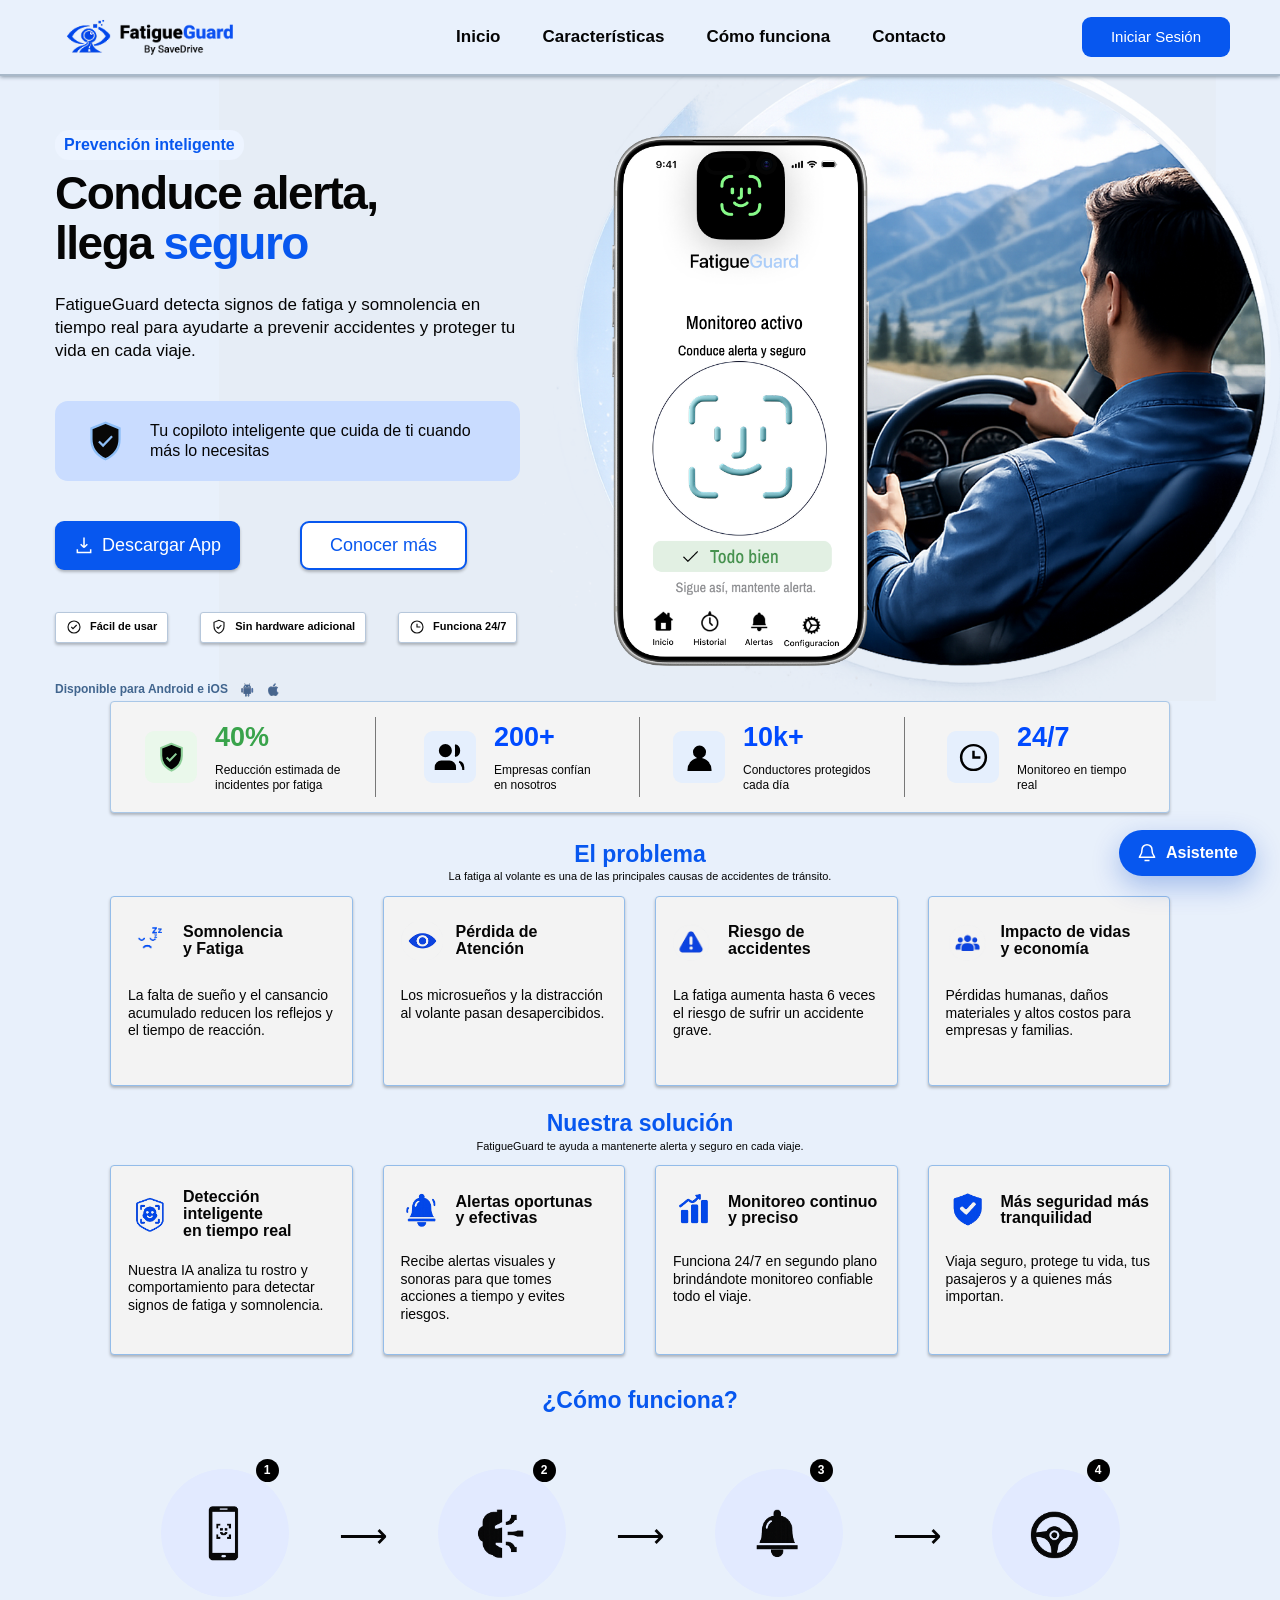
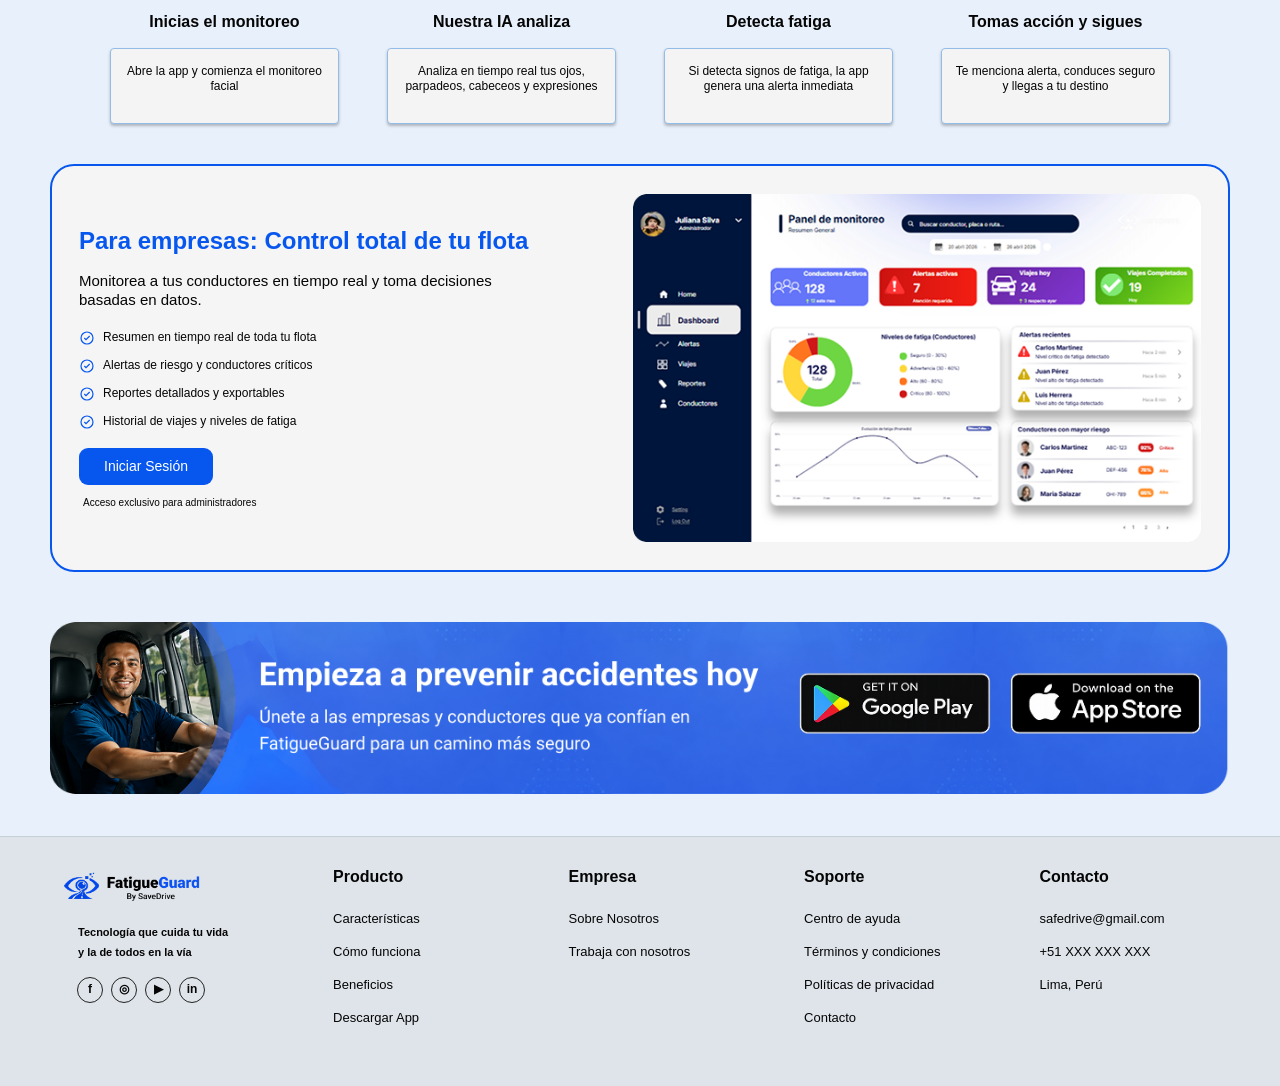
==== index.html @ 7b07c8a8 "Add files via upload" ====
<!doctype html>
<html lang="es">
<head>
  <meta charset="utf-8">
  <meta name="viewport" content="width=device-width, initial-scale=1">
  <meta name="description" content="FatigueGuard detecta signos de fatiga y somnolencia para ayudarte a conducir de forma más segura.">
  <title>FatigueGuard | Conduce alerta, llega seguro</title>
  <link rel="icon" href="assets/images/logo.png">
  <link rel="stylesheet" href="assets/styles/styles.css">
</head>
<body>
  <svg class="svg-sprite" aria-hidden="true">
    <symbol id="i-shield-check" viewBox="0 0 24 24"><path d="M12 2 4.5 5v5.8c0 5 3.2 8.7 7.5 10.7 4.3-2 7.5-5.7 7.5-10.7V5L12 2Z"/><path d="m8.5 12 2.2 2.2 4.8-5"/></symbol>
    <symbol id="i-users" viewBox="0 0 24 24"><path d="M16 21v-2a4 4 0 0 0-4-4H6a4 4 0 0 0-4 4v2"/><circle cx="9" cy="7" r="4"/><path d="M22 21v-2a4 4 0 0 0-3-3.87M16 3.13a4 4 0 0 1 0 7.75"/></symbol>
    <symbol id="i-user" viewBox="0 0 24 24"><circle cx="12" cy="8" r="4"/><path d="M4 21a8 8 0 0 1 16 0Z"/></symbol>
    <symbol id="i-clock" viewBox="0 0 24 24"><circle cx="12" cy="12" r="9"/><path d="M12 7v5h5"/></symbol>
    <symbol id="i-moon" viewBox="0 0 24 24"><path d="M10.2 4A8 8 0 1 0 20 13.8 7 7 0 0 1 10.2 4Z"/><path d="M16 3h5l-5 5h5M13 1h3l-3 3h3"/></symbol>
    <symbol id="i-eye" viewBox="0 0 24 24"><path d="M2 12s3.5-6 10-6 10 6 10 6-3.5 6-10 6S2 12 2 12Z"/><circle cx="12" cy="12" r="3"/></symbol>
    <symbol id="i-alert" viewBox="0 0 24 24"><path d="m12 3 10 18H2L12 3Z"/><path d="M12 9v5M12 18h.01"/></symbol>
    <symbol id="i-bell" viewBox="0 0 24 24"><path d="M18 8a6 6 0 0 0-12 0c0 7-3 7-3 9h18c0-2-3-2-3-9M9 21h6"/></symbol>
    <symbol id="i-chart" viewBox="0 0 24 24"><path d="M4 21V11h4v10M10 21V7h4v14M16 21V3h4v18M4 7l5-4 4 2 7-4"/></symbol>
    <symbol id="i-phone" viewBox="0 0 24 24"><rect x="6" y="2" width="12" height="20" rx="2"/><path d="M10 5h4M9 13c1 3 5 3 6 0M9 10h.01M15 10h.01M10 19h4"/></symbol>
    <symbol id="i-ai" viewBox="0 0 24 24"><path d="M7 5a4 4 0 0 0-3 3v2l-2 3h3v6h5M9 8h3M9 12h4M9 16h3"/><path d="M16 5v3M20 7v4M17 12l4 2M16 17l4 2"/></symbol>
    <symbol id="i-wheel" viewBox="0 0 24 24"><circle cx="12" cy="12" r="9"/><circle cx="12" cy="12" r="3"/><path d="M3.5 10h17M12 15v6M9.8 13.5 6 18M14.2 13.5 18 18"/></symbol>
    <symbol id="i-download" viewBox="0 0 24 24"><path d="M12 3v12m0 0 4-4m-4 4-4-4M4 17v4h16v-4"/></symbol>
    <symbol id="i-check-circle" viewBox="0 0 24 24"><circle cx="12" cy="12" r="9"/><path d="m8 12 2.5 2.5L16 9"/></symbol>
  </svg>

  <header class="site-header">
    <div class="container header-inner">
      <a class="brand" href="#inicio" aria-label="FatigueGuard, ir al inicio"><img src="assets/images/logo.png" alt="FatigueGuard by SafeDrive"></a>
      <button class="menu-toggle" type="button" aria-label="Abrir menú" aria-expanded="false"><span></span><span></span><span></span></button>
      <nav class="nav" aria-label="Navegación principal">
        <a class="active" href="#inicio">Inicio</a>
        <a href="#caracteristicas">Características</a>
        <a href="#como-funciona">Cómo funciona</a>
        <a href="#contacto">Contacto</a>
      </nav>
      <a class="button button-small login-button js-open-auth" href="#auth">Iniciar Sesión</a>
    </div>
  </header>

  <main>
    <section id="inicio" class="hero">
      <div class="container hero-inner">
        <div class="hero-copy">
          <span class="eyebrow">Prevención inteligente</span>
          <h1>Conduce alerta,<br>llega <em>seguro</em></h1>
          <p class="lead">FatigueGuard detecta signos de fatiga y somnolencia en tiempo real para ayudarte a prevenir accidentes y proteger tu vida en cada viaje.</p>
          <div class="copilot-box"><svg><use href="#i-shield-check"/></svg><span>Tu copiloto inteligente que cuida de ti cuando más lo necesitas</span></div>
          <div class="hero-actions">
            <a class="button" href="#descargar"><svg><use href="#i-download"/></svg>Descargar App</a>
            <a class="button button-outline" href="#caracteristicas">Conocer más</a>
          </div>
          <div class="trust-badges">
            <span><svg><use href="#i-check-circle"/></svg>Fácil de usar</span>
            <span><svg><use href="#i-shield-check"/></svg>Sin hardware adicional</span>
            <span><svg><use href="#i-clock"/></svg>Funciona 24/7</span>
          </div>
          <p class="availability">Disponible para Android e iOS <img src="assets/images/android.png" alt="Android"><img src="assets/images/ios.png" alt="iOS"></p>
        </div>
        <img class="hero-phone" src="assets/images/hero-phone.png" alt="Aplicación FatigueGuard mostrando monitoreo activo">
      </div>
    </section>

    <section class="stats-wrap" aria-label="Resultados de FatigueGuard">
      <div class="container stats">
        <article><span class="stat-icon green"><svg><use href="#i-shield-check"/></svg></span><div><strong class="green-text">40%</strong><p>Reducción estimada de<br>incidentes por fatiga</p></div></article>
        <article><span class="stat-icon"><svg><use href="#i-users"/></svg></span><div><strong>200+</strong><p>Empresas confían<br>en nosotros</p></div></article>
        <article><span class="stat-icon"><svg><use href="#i-user"/></svg></span><div><strong>10k+</strong><p>Conductores protegidos<br>cada día</p></div></article>
        <article><span class="stat-icon"><svg><use href="#i-clock"/></svg></span><div><strong>24/7</strong><p>Monitoreo en tiempo<br>real</p></div></article>
      </div>
    </section>

    <section id="caracteristicas" class="content-section">
      <div class="container">
        <div class="section-heading"><h2>El problema</h2><p>La fatiga al volante es una de las principales causas de accidentes de tránsito.</p></div>
        <div class="card-grid problem-grid">
          <article class="info-card"><div class="card-title"><img src="assets/images/somnolencia-fatiga.png" alt=""><h3>Somnolencia<br>y Fatiga</h3></div><p>La falta de sueño y el cansancio acumulado reducen los reflejos y el tiempo de reacción.</p></article>
          <article class="info-card"><div class="card-title"><img src="assets/images/perdida-atencion.png" alt=""><h3>Pérdida de<br>Atención</h3></div><p>Los microsueños y la distracción al volante pasan desapercibidos.</p></article>
          <article class="info-card"><div class="card-title"><img src="assets/images/riesgo-accidentes.png" alt=""><h3>Riesgo de<br>accidentes</h3></div><p>La fatiga aumenta hasta 6 veces el riesgo de sufrir un accidente grave.</p></article>
          <article class="info-card"><div class="card-title"><img src="assets/images/impacto-vidas.png" alt=""><h3>Impacto de vidas<br>y economía</h3></div><p>Pérdidas humanas, daños materiales y altos costos para empresas y familias.</p></article>
        </div>
      </div>
    </section>

    <section class="content-section solution-section">
      <div class="container">
        <div class="section-heading"><h2>Nuestra solución</h2><p>FatigueGuard te ayuda a mantenerte alerta y seguro en cada viaje.</p></div>
        <div class="card-grid">
          <article class="info-card"><div class="card-title"><img src="assets/images/deteccion-inteligente.png" alt=""><h3>Detección inteligente<br>en tiempo real</h3></div><p>Nuestra IA analiza tu rostro y comportamiento para detectar signos de fatiga y somnolencia.</p></article>
          <article class="info-card"><div class="card-title"><img src="assets/images/alertas-oportunas.png" alt=""><h3>Alertas oportunas<br>y efectivas</h3></div><p>Recibe alertas visuales y sonoras para que tomes acciones a tiempo y evites riesgos.</p></article>
          <article class="info-card"><div class="card-title"><img src="assets/images/monitoreo-continuo.png" alt=""><h3>Monitoreo continuo<br>y preciso</h3></div><p>Funciona 24/7 en segundo plano brindándote monitoreo confiable todo el viaje.</p></article>
          <article class="info-card"><div class="card-title"><img src="assets/images/mas-seguridad.png" alt=""><h3>Más seguridad más<br>tranquilidad</h3></div><p>Viaja seguro, protege tu vida, tus pasajeros y a quienes más importan.</p></article>
        </div>
      </div>
    </section>

    <section id="como-funciona" class="how-section">
      <div class="container">
        <div class="section-heading"><h2>¿Cómo funciona?</h2></div>
        <div class="steps">
          <article class="step"><div class="step-visual"><b>1</b><img src="assets/images/inicia-monitoreo.png" alt=""></div><h3>Inicias el monitoreo</h3><p>Abre la app y comienza el monitoreo facial</p></article>
          <span class="arrow" aria-hidden="true">⟶</span>
          <article class="step"><div class="step-visual"><b>2</b><img src="assets/images/ia-analiza.png" alt=""></div><h3>Nuestra IA analiza</h3><p>Analiza en tiempo real tus ojos, parpadeos, cabeceos y expresiones</p></article>
          <span class="arrow" aria-hidden="true">⟶</span>
          <article class="step"><div class="step-visual"><b>3</b><img src="assets/images/detecta-fatiga.png" alt=""></div><h3>Detecta fatiga</h3><p>Si detecta signos de fatiga, la app genera una alerta inmediata</p></article>
          <span class="arrow" aria-hidden="true">⟶</span>
          <article class="step"><div class="step-visual"><b>4</b><img src="assets/images/toma-accion.png" alt=""></div><h3>Tomas acción y sigues</h3><p>Te menciona alerta, conduces seguro y llegas a tu destino</p></article>
        </div>
      </div>
    </section>

    <section id="empresas" class="enterprise-section">
      <div class="container enterprise-card">
        <div>
          <h2>Para empresas: Control total de tu flota</h2>
          <p>Monitorea a tus conductores en tiempo real y toma decisiones basadas en datos.</p>
          <ul>
            <li><svg><use href="#i-check-circle"/></svg>Resumen en tiempo real de toda tu flota</li>
            <li><svg><use href="#i-check-circle"/></svg>Alertas de riesgo y conductores críticos</li>
            <li><svg><use href="#i-check-circle"/></svg>Reportes detallados y exportables</li>
            <li><svg><use href="#i-check-circle"/></svg>Historial de viajes y niveles de fatiga</li>
          </ul>
          <a class="button button-small js-open-auth" href="#auth">Iniciar Sesión</a>
          <small>Acceso exclusivo para administradores</small>
        </div>
        <img src="assets/images/fleet-dashboard.png" alt="Panel de monitoreo para empresas">
      </div>
    </section>

    <section id="descargar" class="download-section">
      <div class="container"><img src="assets/images/descargar app.png" alt="Empieza a prevenir accidentes hoy. Descarga FatigueGuard en Google Play o App Store."></div>
    </section>
  </main>

  <footer id="contacto" class="site-footer">
    <div class="container footer-grid">
      <div class="footer-brand"><img src="assets/images/logo.png" alt="FatigueGuard by SafeDrive"><p>Tecnología que cuida tu vida<br>y la de todos en la vía</p><div class="socials"><a href="#" aria-label="Facebook">f</a><a href="#" aria-label="Instagram">◎</a><a href="#" aria-label="YouTube">▶</a><a href="#" aria-label="LinkedIn">in</a></div></div>
      <div class="footer-column"><h3>Producto</h3><a href="#caracteristicas">Características</a><a href="#como-funciona">Cómo funciona</a><a href="#caracteristicas">Beneficios</a><a href="#descargar">Descargar App</a></div>
      <div class="footer-column"><h3>Empresa</h3><a href="#empresas">Sobre Nosotros</a><a href="#empresas">Trabaja con nosotros</a></div>
      <div class="footer-column"><h3>Soporte</h3><a href="#contacto">Centro de ayuda</a><a href="#contacto">Términos y condiciones</a><a href="#contacto">Políticas de privacidad</a><a href="#contacto">Contacto</a></div>
      <div class="footer-column"><h3>Contacto</h3><p>safedrive@gmail.com</p><p>+51 XXX XXX XXX</p><p>Lima, Perú</p></div>
    </div>
  </footer>
  <button class="chat-launcher js-open-chat" type="button" aria-label="Abrir asistente empresarial">
    <svg><use href="#i-bell"/></svg>
    <span>Asistente</span>
  </button>

  <section id="asistente" class="app-modal" aria-hidden="true">
    <div class="app-modal__backdrop js-close-modal"></div>
    <div class="app-modal__panel chatbot-panel" role="dialog" aria-modal="true" aria-labelledby="chatbot-title">
      <button class="app-modal__close js-close-modal" type="button" aria-label="Cerrar">×</button>
      <div class="chatbot-header">
        <span><svg><use href="#i-shield-check"/></svg></span>
        <div>
          <h2 id="chatbot-title">Asistente FatigueGuard</h2>
          <p>Escribe tu duda sobre FatigueGuard y te responderé de forma directa.</p>
        </div>
      </div>
      <div class="chatbot-messages" id="chatbotMessages" aria-live="polite"></div>
      <div class="chatbot-options">
        <button type="button" data-chat-option="login">¿Cómo inicio sesión?</button>
        <button type="button" data-chat-option="register">¿Cómo registro mi empresa?</button>
        <button type="button" data-chat-option="info">¿Qué incluye el sistema?</button>
      </div>
      <form class="chatbot-input" id="chatbotForm">
        <input id="chatbotText" type="text" placeholder="Escribe tu consulta..." autocomplete="off">
        <button type="submit">Enviar</button>
      </form>
    </div>
  </section>

  <section id="auth" class="app-modal" aria-hidden="true">
    <div class="app-modal__backdrop js-close-modal"></div>
    <div class="app-modal__panel auth-panel" role="dialog" aria-modal="true" aria-labelledby="auth-title">
      <button class="app-modal__close js-close-modal" type="button" aria-label="Cerrar">×</button>
      <div class="auth-tabs">
        <button class="active" type="button" data-auth-tab="login">Iniciar sesión</button>
        <button type="button" data-auth-tab="register">Registrar empresa</button>
      </div>

      <form class="auth-form active" id="loginForm">
        <h2 id="auth-title">Acceso empresarial</h2>
        <p>Ingresa con el correo y contraseña registrados por tu empresa.</p>
        <label>Correo empresarial<input type="email" name="email" required placeholder="admin@empresa.com"></label>
        <label>Contraseña<input type="password" name="password" required placeholder="Mínimo 6 caracteres"></label>
        <button class="button" type="submit">Entrar al dashboard</button>
        <small id="loginMessage"></small>
      </form>

      <form class="auth-form" id="registerForm">
        <h2>Registro de empresa</h2>
        <p>Completa los datos para crear una cuenta de administrador de flota.</p>
        <div class="form-grid">
          <label>Empresa<input type="text" name="company" required placeholder="Transportes Lima SAC"></label>
          <label>RUC<input type="text" name="ruc" required placeholder="20123456789"></label>
          <label>Administrador<input type="text" name="admin" required placeholder="Juan Pérez"></label>
          <label>Correo empresarial<input type="email" name="email" required placeholder="admin@empresa.com"></label>
          <label>Teléfono<input type="tel" name="phone" required placeholder="+51 999 999 999"></label>
          <label>Número de vehículos<input type="number" name="vehicles" required min="1" placeholder="150"></label>
          <label>Número de conductores<input type="number" name="drivers" required min="1" placeholder="200"></label>
          <label>Contraseña<input type="password" name="password" required minlength="6" placeholder="Mínimo 6 caracteres"></label>
        </div>
        <button class="button" type="submit">Crear cuenta empresarial</button>
        <small id="registerMessage"></small>
      </form>
    </div>
  </section>

  <section id="dashboardApp" class="dashboard-app" aria-hidden="true">
    <aside class="dashboard-sidebar">
      <img src="assets/images/logo.png" alt="FatigueGuard">
      <nav>
        <a class="active" href="#dashboardApp">Dashboard</a>
        <a href="#dashboardApp">Conductores</a>
        <a href="#dashboardApp">Vehículos</a>
        <a href="#dashboardApp">Alertas</a>
        <a href="#dashboardApp">Estadísticas</a>
        <a href="#dashboardApp">Reportes</a>
        <a href="#dashboardApp">Configuración</a>
      </nav>
    </aside>
    <main class="dashboard-main">
      <header class="dashboard-topbar">
        <div>
          <span>Panel Administrativo FatigueGuard</span>
          <h1 id="dashboardCompany">Empresa</h1>
          <p id="dashboardAdmin">Administrador</p>
        </div>
        <div class="dashboard-actions">
          <button class="button button-small js-open-chat" type="button">Asistente virtual</button>
          <button class="button button-small" id="logoutButton" type="button">Cerrar sesión</button>
        </div>
      </header>

      <div class="dashboard-metrics">
        <article><strong id="metricDrivers">128</strong><p>Conductores monitoreados actualmente</p></article>
        <article class="danger"><strong>7</strong><p>Conductores con fatiga detectada</p></article>
        <article class="success"><strong>94%</strong><p>Viajes sin incidentes</p></article>
        <article><strong>2,450 h</strong><p>Horas analizadas</p></article>
      </div>

      <div class="dashboard-grid">
        <section class="dashboard-card wide">
          <h2>Monitoreo en tiempo real</h2>
          <div class="dashboard-table">
            <table>
              <thead><tr><th>Conductor</th><th>Unidad</th><th>Estado</th><th>Fatiga</th><th>Actualización</th></tr></thead>
              <tbody>
                <tr><td>Carlos Pérez</td><td>Bus 452</td><td>En ruta</td><td><span class="state ok">Normal</span></td><td>14:31</td></tr>
                <tr><td>Juan López</td><td>Taxi 102</td><td>En alerta</td><td><span class="state warn">Moderada</span></td><td>14:34</td></tr>
                <tr><td>Luis Ramos</td><td>Bus 301</td><td>Riesgo</td><td><span class="state high">Alta</span></td><td>14:35</td></tr>
              </tbody>
            </table>
          </div>
        </section>

        <section class="dashboard-card alert-dashboard-card">
          <h2>Alerta crítica</h2>
          <p><b>Conductor:</b> Juan Pérez</p>
          <p><b>Vehículo:</b> Unidad 203</p>
          <p><b>Evento:</b> Somnolencia detectada</p>
          <p><b>Hora:</b> 14:35 PM</p>
          <strong>Acción recomendada: contactar conductor y programar descanso.</strong>
        </section>

        <section class="dashboard-card">
          <h2>Fatiga por horario</h2>
          <div class="risk-bars">
            <p><span>00:00</span><b style="width:70%"></b><strong>70%</strong></p>
            <p><span>06:00</span><b style="width:30%"></b><strong>30%</strong></p>
            <p><span>12:00</span><b style="width:40%"></b><strong>40%</strong></p>
            <p><span>18:00</span><b style="width:80%"></b><strong>80%</strong></p>
          </div>
        </section>

        <section class="dashboard-card">
          <h2>Perfil de empresa</h2>
          <p><b>Empresa:</b> <span id="profileCompany">-</span></p>
          <p><b>Vehículos:</b> <span id="profileVehicles">-</span></p>
          <p><b>Conductores:</b> <span id="profileDrivers">-</span></p>
          <p><b>Administrador:</b> <span id="profileAdmin">-</span></p>
        </section>

        <section class="dashboard-card wide">
          <h2>Reportes automáticos</h2>
          <p>Reporte Seguridad Julio 2026: 245 viajes analizados, 18 alertas detectadas, 6 conductores requieren descanso y reducción de riesgo 35%.</p>
          <div class="report-buttons">
            <button type="button">Descargar reporte mensual</button>
            <button type="button">Reporte de fatiga</button>
            <button type="button">Reporte por vehículo</button>
            <button type="button">Reporte por conductor</button>
          </div>
        </section>
      </div>
    </main>
  </section>

  <script src="assets/scripts/main.js"></script>
</body>
</html>
---- assets/styles/styles.css ----
:root {
    --blue:#0757ef;
    --blue-dark:#0346ca;
    --bg:#e8f0fb;
    --card:#f7f7f7;
    --text:#050505;
    --green:#39a34b;
    --line:#93bce9;
    --shadow:0 2px 3px rgba(0,0,0,.25)
}

* {
    box-sizing:border-box;
    margin:0;
    padding:0
}

html {
    scroll-behavior:smooth;
    scroll-padding-top:70px
}

body {
    font-family:Arial,Helvetica,sans-serif;
    color:var(--text);
    background:var(--bg);
    line-height:1.25
}

img {
    display:block;
    max-width:100%
}

a {
    color:inherit;
    text-decoration:none
}

button {
    font:inherit
}

.svg-sprite {
    position:absolute;
    width:0;
    height:0;
    overflow:hidden
}

.container{
    width:calc(100% - 64px);
    max-width:1180px;
    margin-inline:auto
}

.site-header {
    height:76px;
    background:#e9f1fc;
    border-bottom:2px solid #a9b9c9;
    box-shadow:0 1px 4px #8795a5;
    position:sticky;
    top:0;
    z-index:50
}

.header-inner {
    height:100%;
    display:grid;
    grid-template-columns:270px 1fr auto;
    align-items:center
}

.brand img {
    width:190px
}

.nav {
    justify-self:center;
    display:flex;
    align-items:stretch;
    height:100%;gap:42px
}

.nav a {display:flex;
    align-items:center;
    padding:3px 0 0;
    font-size:17px;
    font-weight:600;
    border-bottom:3px solid transparent
}

.nav a

.active {
    border-bottom-color:#1870ee
}

.button {
    display:inline-flex;
    align-items:center;
    justify-content:center;
    gap:8px;
    background:var(--blue);
    color:#fff;
    border:0;
    border-radius:9px;
    padding:13px 19px;
    font-size:18px;
    box-shadow:var(--shadow);
    transition:.2s
}

.button:hover {
    background:var(--blue-dark);
    transform:translateY(-1px)
}

.button svg {
    width:20px;
    height:20px;
    fill:none;
    stroke:currentColor;
    stroke-width:1.8
}

.button-small {
    font-size:14px;
    padding:10px 25px;
    box-shadow:none
}

.site-header

.button-small {
    font-size:15px;
    padding:11px 29px
}

.menu-toggle {
    display:none;
    background:none;
    border:0;
    width:38px;
    padding:7px
}

.menu-toggle span {
    display:block;
    height:3px;
    background:#111;
    margin:5px;
    border-radius:2px
}

.hero {
    height:625px;
    max-width:1280px;
    margin-inline:auto;
    background-color:var(--bg);
    background-image:url('../images/hero-bg.png');
    background-repeat:no-repeat;
    background-size:auto 142%;
    background-position:right -68px top -157px;
    overflow:hidden
}

.hero-inner {
    height:100%;
    position:relative;
    display:flex;
    align-items:flex-start
}

.hero-copy {
    width:49%;
    padding:54px 0 0 5px;
    position:relative;
    z-index:2
}

.eyebrow {
    display:inline-block;
    color:var(--blue);
    background:#edf4ff;
    border-radius:14px;
    padding:5px 9px;
    font-weight:700;
    margin-bottom:9px
}

.hero h1 {
    font-size:46px;
    line-height:1.08;
    letter-spacing:-1.5px;
    margin-bottom:26px
}

.hero h1 em {
    font-style:normal;
    color:var(--blue)
}

.lead {
    font-size:17px;
    line-height:1.35;
    width:470px;
    margin-bottom:38px
}

.copilot-box {
    width:465px;
    min-height:80px;
    background:#c9dcff;
    border-radius:13px;
    display:flex;
    align-items:center;
    gap:22px;
    padding:13px 28px;
    font-size:16px
}

.copilot-box svg {
    width:45px;
    height:45px;
    flex:none;
    fill:#080808;
    stroke:#8dbef7;
    stroke-width:1.2
}

.hero-actions {
    display:flex;
    gap:60px;
    margin:40px 0 42px
}

.button-outline {
    background:#fff;
    color:var(--blue);
    border:2px solid var(--blue);
    padding:11px 28px
}

.button-outline:hover {
    color:#fff
}

.trust-badges {
    display:flex;
    gap:32px;
    margin-bottom:38px
}

.trust-badges span {
    height:31px;
    background:#fff;
    border:1px solid #b6c7db;
    border-radius:3px;
    box-shadow:var(--shadow);
    padding:5px 10px;
    display:flex;
    align-items:center;
    gap:8px;
    font-size:11px;
    font-weight:700
}

.trust-badges svg {
    width:16px;
    height:16px;
    fill:none;
    stroke:#111;
    stroke-width:1.7
}

.availability {
    font-size:12px;
    color:#41658e;
    font-weight:700;
    display:flex;
    align-items:center;
    gap:12px
}

.availability img {
    height:18px;
    width:auto
}

.hero-phone {
    position:absolute;
    width:263px;
    left:47.4%;
    right:auto;
    top:39px;
    bottom:auto;
    z-index:3
}

.stats-wrap {
    padding:0 0 28px
}

.stats {
    height:112px;
    max-width:1060px;
    background:#f4f4f4;
    border:1px solid #a9c7e7;
    border-radius:4px;
    box-shadow:var(--shadow);
    display:grid;
    grid-template-columns:repeat(4,1fr);
    align-items:center
}
.stats article {
    height:80px;
    display:flex;
    align-items:center;
    justify-content:center;
    gap:18px;
    border-right:1px solid #777
}

.stats article:last-child {
    border:0
}

.stat-icon {
    width:52px;
    height:52px;
    border-radius:9px;
    background:#e5effd;
    display:grid;
    place-items:center
}

.stat-icon svg {
    width:33px;
    height:33px;
    fill:#000;
    stroke:#000;
    stroke-width:1.5
}

.stats article:last-child
.stat-icon svg {
    fill:none;
    stroke:#000;
    stroke-width:1.8
}

.stat-icon.green{
    background:#eaf8eb
}

.stat-icon.green svg{
    fill:#020202;
    stroke:#8dcf98
}

.stats strong{
    display:block;
    color:#004aff;
    font-size:27px;
    margin-bottom:8px;
    font-weight:700
}

.stats .green-text{
    color:var(--green)
}

.stats p{
    font-size:12px;
    line-height:1.28
}

.content-section {
    padding:0 0 24px
}

.content-section>.container,

.how-section>.container{max-width:1060px}

.section-heading {
    text-align:center
    ;margin-bottom:12px
}

.section-heading h2 {
    font-size:23px;
    color:var(--blue);
    line-height:1.15;
    font-weight:700
}

.section-heading p {
    font-size:11px;
    margin-top:3px
}

.card-grid {
    display:grid;
    grid-template-columns:repeat(4,1fr);
    gap:30px
}

.info-card {
    min-height:190px;
    background:#f3f3f3;
    border:1px solid var(--line);
    border-radius:4px;
    box-shadow:var(--shadow);
    padding:23px 17px
}

.card-title {
    display:flex;
    align-items:center;
    gap:13px;
    margin-bottom:25px
}

.card-title img {
    width:42px;
    height:42px;
    object-fit:contain;
    flex:none
}

.problem-grid

.info-card:first-child

.card-title img {
    transform:scale(1.5)
}

.card-title h3 {
    font-size:16px;
    line-height:1.05;
    font-weight:700
}

.info-card p {
    font-size:14px;
    line-height:1.25
}

.solution-section {
    padding-top:0
}

.solution-section

.info-card {
    min-height:190px
}

.solution-section

.card-title {
    margin-bottom:22px
}

.how-section {
    padding:8px 0 40px
}

.how-section 

.section-heading {
    margin-bottom:55px
}

.steps {
    display:grid;
    grid-template-columns:1fr 48px 1fr 48px 1fr 48px 1fr;
    align-items:start
}

.step {
    text-align:center
}

.step-visual {
    width:128px;
    height:128px;
    border-radius:50%;
    background:#e2eaff;
    margin:0 auto 15px;
    display:grid;
    place-items:center;
    position:relative
}

.step-visual b {
    position:absolute;
    top:-10px;
    right:10px;
    width:23px;
    height:23px;
    border-radius:50%;
    background:#000;
    color:#fff;
    font-size:12px;
    display:grid;
    place-items:center
}

.step-visual img {
    width:62px;
    height:62px;
    object-fit:contain
}

.step h3 {
    font-size:16px;
    margin-bottom:16px;
    font-weight:700
}

.step p {
    background:#f4f4f4;
    border:1px solid var(--line);
    border-radius:4px;
    box-shadow:var(--shadow);
    font-size:12px;
    line-height:1.25;
    padding:15px 10px;
    min-height:76px
}

.arrow {
    text-align:center;
    font-size:34px;
    margin-top:45px;
    font-weight:300
}

.enterprise-section {
    padding:0 0 50px
}

.enterprise-card {
    border:2px solid var(--blue);
    border-radius:24px;
    background:#f5f5f5;
    padding:28px 27px;
    display:grid;
    grid-template-columns:1fr 1.08fr;
    gap:28px;
    align-items:center
}

.enterprise-card h2 {
    font-size:24px;
    color:var(--blue);
    margin-bottom:16px
}

.enterprise-card p {
    font-size:15px;
    max-width:470px;
    margin-bottom:20px
}

.enterprise-card ul {
    list-style:none;
    margin-bottom:18px
}

.enterprise-card li {
    font-size:12px;
    margin:12px 0;
    display:flex;
    align-items:center;
    gap:8px
}
.enterprise-card li svg {
    width:16px;
    height:16px;
    fill:none;
    stroke:var(--blue);
    stroke-width:1.8
}

.enterprise-card small {
    display:block;
    font-size:10px;
    margin:12px 0 0 4px
}

.enterprise-card>img {
    width:100%;
    border-radius:13px
}

.download-section {
    padding:0 0 42px
}

.download-section img{
    width:100%;
    border-radius:22px
}

.site-footer {
    background:#dfe4ea;
    border-top:1px solid #c6ced6;
    padding:30px 0 42px
}

.footer-grid {
    display:grid;
    grid-template-columns:1.25fr repeat(4,1fr);
    gap:45px
}

.footer-brand img {
    width:155px;
    margin-bottom:17px
}

.footer-brand p {
    font-size:11px;
    line-height:1.8;
    font-weight:700;
    margin:0 0 14px 28px
}

.socials {
    display:flex;
    gap:8px;
    margin-left:27px
}

.socials a {
    width:26px;
    height:26px;
    border:1px solid #222;
    border-radius:50%;
    display:grid;
    place-items:center;
    font-size:12px;
    font-weight:700
}

.footer-column h3 {
    font-size:16px;
    margin-bottom:24px
}
.footer-column a,

.footer-column p {
    display:block;
    font-size:13px;
    margin-bottom:17px
}

.footer-column a:hover {
    color:var(--blue)
}

@media(max-width:1000px){
    .container {
        width:90%
    }
    .stats,
    .content-section>
    .container,
    .how-section>
    .container {
        width:84%
        ;max-width:none
    }
    .header-inner {
        grid-template-columns:auto 1fr auto
    }
    .nav {
        gap:20px
    }
    .hero {
        height:auto;
        min-height:625px;
        background-size:auto 106%;
        background-position:right -40px top -110px
    }

    .hero-copy {
        width:48%;
        padding-top:42px
    }

    .hero h1{
        font-size:42px
    }

    .hero-phone{
        left:50.4%;
        right:auto;
        top:60px;
        bottom:auto;
        width:263px
    }
    
    .lead,.copilot-box {
        width:100%
    }
    
    .trust-badges {
        gap:8px
    }
    
    .stats {
        height:116px
    }
    
    .stats article {
        height:88px;gap:10px
    }
    
    .stats p {
        font-size:11px
    }
    
    .card-grid {
        gap:20px
    }
    
    .info-card {
        min-height:144px;
        padding:16px 12px
    }
    
    .solution-section .info-card {
        min-height:144px
    }
    
    .card-title {
        gap:7px;
        margin-bottom:16px
    }
    
    .solution-section
    
    .card-title{
        margin-bottom:16px
    }
    
    .card-title img {width:40px;
        height:40px
    }
    
    .problem-grid
    
    .card-title img {
        width:54px;
        height:48px
    }
    
    .problem-grid
    
    .info-card:first-child
    
    .card-title img {
        transform:scale(1.9)
    }
    
    .solution-section 
    
    .card-title img {
        width:44px;
        height:44px
    }
    
    .card-title h3 {
        font-size:12px
    }
    
    .info-card p {
        font-size:12px
    }
    
    .steps {
        grid-template-columns:1fr 25px 1fr 25px 1fr 25px 1fr
    }
    
    .step-visual {
        width:100px;
        height:100px
    }
    
    .step-visual img {
        width:66px;
        height:66px
    }
    
    .step:first-child 
    
    .step-visual img {
        width:68px;
        height:68px
    }
    
    .step p {
        width:145px;
        max-width:100%;
        margin-inline:auto
    }
    
    .footer-grid {
        gap:20px
    }
    }

@media(max-width:760px){
    html {
        scroll-padding-top:58px
    }
    
    .container {
        width:calc(100% - 28px)
    }
    
    .site-header {
        height:58px
    }
    
    .header-inner {
        grid-template-columns:1fr auto auto
    }
    
    .brand img {
        width:130px
    }
    
    .menu-toggle {
        display:block;
        order:2
    }
    
    .login-button {
        display:none
    }
    
    .nav {
        position:absolute;
        top:58px;
        left:0;
        width:100%;
        height:auto;
        background:#fff;
        display:none;
        flex-direction:column;
        gap:0;
        padding:10px 20px 18px;
        box-shadow:0 5px 10px #0003
    }
    
    .nav.open {
        display:flex
    }
    
    .nav a {
        padding:13px 5px;
        border-bottom:1px solid #ddd
    }
    
    .hero {
        min-height:0;
        background-position:right -30px top -55px;
        background-size:auto 520px;
        padding-bottom:25px
    }
    
    .hero-inner {
        display:block
    }
    
    .hero-copy {
        width:100%;
        padding:34px 0 0
    }
    
    .hero h1 {
        font-size:38px
    }
    
    .lead {
        width:80%;
        font-size:15px
    }
    
    .copilot-box {
        width:72%;
        font-size:14px
    }
    
    .hero-phone {
        width:210px;
        left:auto;
        right:-15px;
        top:68px;
        bottom:auto
    }
    
    .hero-actions {
        gap:12px;
        margin:28px 0
    }
    
    .hero-actions

    .button {
        font-size:14px;
        padding:11px 14px
    }
    
    .trust-badges {
        display:none
    }

    .availability {
        margin-top:8px
    }
    
    .stats {
        grid-template-columns:1fr
    }
    
    .stats article {
        border-right:0
    }
    
    .card-grid {
        grid-template-columns:1fr 1fr
    }
    
    .info-card {
        min-height:175px
    }
    
    .steps {
        grid-template-columns:1fr 1fr;
        gap:25px 14px
    }
    .arrow {
        display:none
    }
    
    .enterprise-card {
        grid-template-columns:1fr;
        padding:22px
    }
    
    .download-section img {
        min-height:110px;
        object-fit:cover;
        object-position:left
    }
    
    .footer-grid {
        grid-template-columns:1fr 1fr
    }
    
    .footer-brand {
        grid-column:1/-1
    }
}
    
@media(max-width:480px){
    .hero h1 {
        font-size:32px
    }
    
    .lead {
        width:100%;
        padding-right:85px
    }
    
    .copilot-box {
        width:100%;
        padding-right:115px
    }
    
    .hero-phone {
        width:155px
    }
    
    .card-grid {
        grid-template-columns:1fr
    }
    
    .steps {
        grid-template-columns:1fr
    }
    
    .stats strong {
        font-size:23px
    }
    
    .enterprise-card h2 {
        font-size:20px
    }
    
    .footer-grid {
        grid-template-columns:1fr
    }
    
    .footer-brand {
        grid-column:auto
    }
}

@media(prefers-reduced-motion:reduce){
    html {
        scroll-behavior:auto
    }
    .button {
        transition:none
    }
}

/* Flujo empresarial: chatbot, registro, login y dashboard privado */
body.dashboard-open {
    overflow:auto;
    background:#f2f6fb
}

body.dashboard-open .site-header,
body.dashboard-open > main,
body.dashboard-open .site-footer,
body.dashboard-open .chat-launcher {
    display:none
}

.chat-launcher {
    position:fixed;
    right:24px;
    bottom:24px;
    z-index:80;
    border:0;
    border-radius:999px;
    background:var(--blue);
    color:#fff;
    box-shadow:0 10px 28px rgba(3,70,202,.3);
    padding:13px 18px;
    display:flex;
    align-items:center;
    gap:9px;
    font-weight:700;
    cursor:pointer
}

.chat-launcher svg {
    width:20px;
    height:20px;
    fill:none;
    stroke:currentColor;
    stroke-width:1.8
}

.app-modal {
    position:fixed;
    inset:0;
    z-index:100;
    display:none;
    align-items:center;
    justify-content:center;
    padding:24px
}

.app-modal.open {
    display:flex
}

.app-modal__backdrop {
    position:absolute;
    inset:0;
    background:rgba(2,16,37,.55)
}

.app-modal__panel {
    width:min(100%,720px);
    max-height:calc(100vh - 48px);
    overflow:auto;
    position:relative;
    z-index:1;
    background:#fff;
    border:1px solid #b8ccea;
    border-radius:14px;
    box-shadow:0 24px 70px rgba(0,0,0,.24);
    padding:26px
}

.app-modal__close {
    position:absolute;
    top:12px;
    right:14px;
    width:34px;
    height:34px;
    border:0;
    border-radius:50%;
    background:#eef5ff;
    color:#061f49;
    font-size:24px;
    line-height:1;
    cursor:pointer
}

.chatbot-panel {
    max-width:560px
}

.chatbot-header {
    display:flex;
    gap:14px;
    margin-bottom:18px;
    padding-right:26px
}

.chatbot-header span {
    width:44px;
    height:44px;
    border-radius:10px;
    background:#eaf2ff;
    display:grid;
    place-items:center;
    flex:none
}

.chatbot-header svg {
    width:28px;
    height:28px;
    fill:none;
    stroke:var(--blue);
    stroke-width:1.8
}

.chatbot-header h2,
.auth-form h2 {
    color:var(--blue);
    font-size:24px;
    margin-bottom:7px
}

.chatbot-header p,
.auth-form p {
    color:#4d5d70;
    font-size:14px;
    line-height:1.4
}

.chatbot-messages {
    background:#f4f8fe;
    border:1px solid #d5e4f8;
    border-radius:10px;
    padding:14px;
    min-height:180px;
    display:grid;
    gap:10px;
    align-content:start;
    margin-bottom:14px
}

.chat-message {
    max-width:86%;
    border-radius:12px;
    padding:10px 12px;
    font-size:13px;
    line-height:1.35
}

.chat-message.bot {
    background:#fff;
    border:1px solid #dce8f7
}

.chat-message.user {
    background:#0757ef;
    color:#fff;
    justify-self:end
}

.chatbot-options {
    display:grid;
    grid-template-columns:1fr;
    gap:8px;
    margin-bottom:12px
}

.chatbot-options button,
.chatbot-input button,
.report-buttons button {
    border:1px solid #b9d1ef;
    border-radius:8px;
    background:#eef5ff;
    color:#0346ca;
    font-weight:700;
    padding:11px 12px;
    cursor:pointer
}

.chatbot-options button:hover,
.chatbot-input button:hover,
.report-buttons button:hover {
    background:#0757ef;
    color:#fff
}

.chatbot-input {
    display:grid;
    grid-template-columns:1fr auto;
    gap:9px
}

.chatbot-input input,
.auth-form input {
    width:100%;
    border:1px solid #b9d1ef;
    border-radius:8px;
    padding:12px;
    font:inherit;
    background:#fff
}

.auth-tabs {
    display:grid;
    grid-template-columns:1fr 1fr;
    gap:8px;
    background:#eef5ff;
    border-radius:10px;
    padding:6px;
    margin-bottom:20px
}

.auth-tabs button {
    border:0;
    border-radius:8px;
    padding:11px;
    background:transparent;
    color:#31547b;
    font-weight:700;
    cursor:pointer
}

.auth-tabs button.active {
    background:#0757ef;
    color:#fff
}

.auth-form {
    display:none
}

.auth-form.active {
    display:block
}

.auth-form label {
    display:grid;
    gap:7px;
    color:#26384d;
    font-size:13px;
    font-weight:700;
    margin:14px 0
}

.form-grid {
    display:grid;
    grid-template-columns:1fr 1fr;
    gap:0 14px
}

.auth-form .button {
    width:100%;
    margin-top:8px
}

.auth-form small {
    display:block;
    min-height:18px;
    margin-top:12px;
    color:#d7263d;
    font-weight:700
}

.auth-form small.success {
    color:var(--green)
}

.dashboard-app {
    display:none;
    min-height:100vh;
    grid-template-columns:230px 1fr;
    background:#f2f6fb
}

.dashboard-app.open {
    display:grid
}

.dashboard-sidebar {
    background:#061f49;
    color:#fff;
    padding:24px 18px
}

.dashboard-sidebar img {
    width:155px;
    margin-bottom:30px;
    filter:brightness(0) invert(1)
}

.dashboard-sidebar nav {
    display:grid;
    gap:8px
}

.dashboard-sidebar a {
    padding:12px;
    border-radius:8px;
    font-size:14px;
    font-weight:700
}

.dashboard-sidebar a.active,
.dashboard-sidebar a:hover {
    background:#fff;
    color:#061f49
}

.dashboard-main {
    padding:26px;
    min-width:0
}

.dashboard-topbar {
    display:flex;
    justify-content:space-between;
    align-items:center;
    gap:18px;
    margin-bottom:20px
}

.dashboard-actions {
    display:flex;
    align-items:center;
    gap:10px;
    flex-wrap:wrap;
    justify-content:flex-end
}

.dashboard-topbar span {
    color:var(--blue);
    font-weight:800;
    font-size:13px
}

.dashboard-topbar h1 {
    color:#061f49;
    font-size:30px;
    margin:5px 0
}

.dashboard-topbar p {
    color:#54657a;
    font-size:14px
}

.dashboard-metrics {
    display:grid;
    grid-template-columns:repeat(4,1fr);
    gap:14px;
    margin-bottom:18px
}

.dashboard-metrics article,
.dashboard-card {
    background:#fff;
    border:1px solid #bfd4ee;
    border-radius:10px;
    box-shadow:0 2px 10px rgba(25,63,115,.08);
    padding:18px
}

.dashboard-metrics strong {
    display:block;
    color:var(--blue);
    font-size:30px;
    margin-bottom:8px
}

.dashboard-metrics .danger strong {
    color:#d7263d
}

.dashboard-metrics .success strong {
    color:var(--green)
}

.dashboard-metrics p,
.dashboard-card p {
    color:#36495f;
    font-size:13px;
    line-height:1.4
}

.dashboard-grid {
    display:grid;
    grid-template-columns:1.3fr .8fr;
    gap:16px
}

.dashboard-card.wide {
    grid-column:span 2
}

.dashboard-card h2 {
    color:#061f49;
    font-size:19px;
    margin-bottom:14px
}

.dashboard-table {
    overflow-x:auto
}

.dashboard-table table {
    width:100%;
    border-collapse:collapse;
    min-width:650px
}

.dashboard-table th,
.dashboard-table td {
    text-align:left;
    border-bottom:1px solid #dce8f7;
    padding:12px;
    font-size:13px
}

.dashboard-table th {
    background:#eef5ff;
    color:#31547b
}

.state {
    font-weight:800
}

.state.ok {
    color:#39a34b
}

.state.warn {
    color:#c48608
}

.state.high {
    color:#d7263d
}

.alert-dashboard-card {
    background:#fff8f8;
    border-color:#ffbdc6
}

.alert-dashboard-card strong {
    display:block;
    color:#d7263d;
    font-size:13px;
    margin-top:12px;
    line-height:1.35
}

.risk-bars {
    display:grid;
    gap:13px
}

.risk-bars p {
    display:grid;
    grid-template-columns:52px 1fr 40px;
    align-items:center;
    gap:10px
}

.risk-bars b {
    display:block;
    height:11px;
    border-radius:12px;
    background:linear-gradient(90deg,#0757ef,#39a34b);
    min-width:18px
}

.report-buttons {
    display:grid;
    grid-template-columns:repeat(4,1fr);
    gap:10px;
    margin-top:15px
}

@media(max-width:900px){
    .form-grid,
    .dashboard-app,
    .dashboard-grid {
        grid-template-columns:1fr
    }

    .dashboard-card.wide {
        grid-column:auto
    }

    .dashboard-sidebar nav {
        grid-template-columns:1fr 1fr
    }

    .dashboard-metrics,
    .report-buttons {
        grid-template-columns:1fr 1fr
    }
}

@media(max-width:560px){
    .app-modal {
        padding:12px
    }

    .app-modal__panel {
        padding:20px
    }

    .chat-launcher {
        right:14px;
        bottom:14px
    }

    .chatbot-input,
    .auth-tabs,
    .dashboard-metrics,
    .report-buttons,
    .risk-bars p {
        grid-template-columns:1fr
    }

    .dashboard-main {
        padding:18px
    }

    .dashboard-topbar {
        align-items:flex-start;
        flex-direction:column
    }

    .dashboard-actions {
        width:100%;
        justify-content:flex-start
    }

    .dashboard-sidebar nav {
        grid-template-columns:1fr
    }
}

/* Dashboard completo */
.dashboard-app {
    grid-template-columns:226px minmax(0,1fr);
    background:#f8fbff
}

.dashboard-sidebar {
    background:#061f49;
    min-height:100vh;
    padding:28px 18px;
    position:sticky;
    top:0;
    align-self:start
}

.dashboard-sidebar img {
    width:155px;
    margin:0 auto 22px;
    filter:brightness(0) invert(1)
}

.dashboard-user {
    display:flex;
    align-items:center;
    gap:10px;
    color:#fff;
    margin:0 0 28px
}

.dashboard-user>span {
    width:42px;
    height:42px;
    border-radius:50%;
    background:#f6f8ff;
    color:#061f49;
    display:grid;
    place-items:center;
    font-weight:800
}

.dashboard-user strong,
.dashboard-user small {
    display:block
}

.dashboard-user strong {
    font-size:13px
}

.dashboard-user small {
    font-size:10px;
    opacity:.86
}

.dashboard-sidebar nav {
    gap:8px;
    align-content:start
}

.dashboard-sidebar nav button {
    width:100%;
    min-height:38px;
    border:0;
    border-radius:8px;
    background:transparent;
    color:#fff;
    display:flex;
    align-items:center;
    gap:10px;
    padding:8px 10px;
    font-size:13px;
    font-weight:800;
    text-align:left;
    cursor:pointer
}

.dashboard-sidebar nav button svg {
    width:18px;
    height:18px;
    fill:none;
    stroke:currentColor;
    stroke-width:1.8;
    flex:none
}

.dashboard-sidebar nav button.active,
.dashboard-sidebar nav button:hover {
    background:#fff;
    color:#061f49
}

.dashboard-main {
    padding:34px 44px;
    background:linear-gradient(120deg,#fff 0%,#fff 60%,#eef2ff 100%);
    min-height:100vh
}

.dashboard-topbar {
    margin-bottom:20px
}

.dashboard-topbar h1 {
    font-size:28px;
    color:#061f49
}

.dashboard-topbar span {
    color:#061f49
}

.dashboard-search {
    width:min(100%,380px);
    height:44px;
    border-radius:999px;
    background:#061f49;
    color:#fff;
    display:flex;
    align-items:center;
    gap:10px;
    padding:0 16px
}

.dashboard-search-contextual {
    display:none
}

.dashboard-search-contextual.visible {
    display:flex
}

.dashboard-search svg {
    width:18px;
    height:18px;
    fill:none;
    stroke:currentColor;
    stroke-width:1.8;
    flex:none
}

.dashboard-search input {
    width:100%;
    border:0;
    outline:0;
    background:transparent;
    color:#fff;
    font:inherit;
    font-size:12px
}

.dashboard-search input::placeholder {
    color:#fff
}

.dashboard-view {
    display:none
}

.dashboard-view.active {
    display:block
}

.date-row {
    display:flex;
    justify-content:center;
    align-items:center;
    flex-wrap:wrap;
    gap:14px;
    margin:0 0 22px
}

.date-row label {
    background:#fff;
    border:1px solid #e3e8f3;
    border-radius:8px;
    color:#061f49;
    box-shadow:0 5px 18px rgba(31,53,87,.08);
    min-height:44px;
    padding:7px 12px;
    display:flex;
    align-items:center;
    gap:10px;
    font-size:12px;
    font-weight:800
}

.date-row label span {
    color:#66758a;
    font-size:11px;
    text-transform:uppercase
}

.date-row input {
    border:0;
    outline:0;
    background:transparent;
    color:#061f49;
    font:inherit;
    min-width:132px
}

.date-row .date-separator {
    color:#061f49;
    font-weight:900
}

.date-row button {
    min-height:44px;
    border:1px solid #0757ef;
    border-radius:8px;
    background:#0757ef;
    color:#fff;
    font-weight:800;
    padding:0 18px;
    cursor:pointer;
    box-shadow:0 8px 18px rgba(7,87,239,.18)
}

.date-row button:hover {
    background:#0346ca
}

.search-hidden {
    display:none!important
}

.dashboard-metrics {
    gap:22px
}

.dashboard-metrics article {
    border:0;
    color:#fff;
    min-height:92px;
    padding:16px 22px;
    display:grid;
    align-content:center
}

.dashboard-metrics article small {
    font-size:12px;
    font-weight:800
}

.dashboard-metrics article strong {
    color:inherit;
    font-size:30px;
    line-height:1;
    margin:6px 0
}

.dashboard-metrics article p {
    color:inherit;
    font-size:11px;
    font-weight:700
}

.dashboard-metrics article.metric-blue {
    background:#6574ff
}

.dashboard-metrics article.metric-red {
    background:#ef1e18
}

.dashboard-metrics article.metric-purple {
    background:#812fcb
}

.dashboard-metrics article.metric-green {
    background:#52c915
}

.monitor-grid,
.view-grid {
    display:grid;
    grid-template-columns:1.35fr 1fr;
    gap:22px
}

.dashboard-card {
    border:1px solid #e1e8f2;
    border-radius:12px;
    box-shadow:0 14px 28px rgba(16,35,73,.14);
    padding:20px
}

.dashboard-card h2 {
    font-size:16px;
    color:#071a48
}

.fatigue-card,
.line-card,
.dashboard-card.wide {
    grid-column:span 1
}

.line-card {
    min-height:194px
}

.donut-layout {
    display:grid;
    grid-template-columns:180px 1fr;
    gap:24px;
    align-items:center
}

.donut-chart {
    width:148px;
    height:148px;
    border-radius:50%;
    background:conic-gradient(#5ed23d 0 50%, #ffd53f 50% 72%, #ff7a1a 72% 88%, #eb2020 88% 100%);
    display:grid;
    place-items:center;
    position:relative
}

.donut-chart::after {
    content:"";
    width:86px;
    height:86px;
    border-radius:50%;
    background:#fff;
    position:absolute
}

.donut-chart span {
    position:relative;
    z-index:1;
    color:#071a48;
    font-size:30px;
    font-weight:900;
    text-align:center
}

.donut-chart small {
    display:block;
    font-size:11px
}

.legend-list,
.alert-list,
.risk-list,
.check-list {
    list-style:none
}

.legend-list {
    display:grid;
    gap:12px;
    color:#233858;
    font-size:13px
}

.legend-list b,
.alert-icon {
    width:12px;
    height:12px;
    border-radius:50%;
    display:inline-block;
    margin-right:8px
}

.ok-bg {
    background:#5ed23d
}

.warn-bg {
    background:#ffd53f
}

.orange-bg {
    background:#ff7a1a
}

.high-bg {
    background:#eb2020
}

.alert-list {
    display:grid;
    gap:14px
}

.alert-list li {
    display:grid;
    grid-template-columns:auto 1fr auto;
    align-items:center;
    gap:12px;
    padding-bottom:12px;
    border-bottom:1px solid #e7edf6
}

.alert-list li:last-child {
    border-bottom:0;
    padding-bottom:0
}

.alert-icon {
    width:28px;
    height:28px;
    border-radius:7px;
    color:#fff;
    display:grid;
    place-items:center;
    font-weight:900;
    margin:0
}

.alert-list b {
    display:block;
    color:#071a48;
    font-size:13px
}

.alert-list small,
.alert-list time {
    color:#7b879a;
    font-size:11px
}

.alert-list button,
.card-heading button,
.report-grid button {
    border:0;
    border-radius:7px;
    background:#eef5ff;
    color:#0757ef;
    padding:9px 12px;
    font-weight:800;
    cursor:pointer
}

.line-chart {
    width:100%;
    height:170px
}

.line-chart line {
    stroke:#e8edf5;
    stroke-width:2
}

.line-chart path {
    fill:none;
    stroke:#071a70;
    stroke-width:4;
    stroke-linecap:round
}

.risk-list {
    display:grid;
    gap:14px
}

.risk-list li {
    display:grid;
    grid-template-columns:40px 1fr 64px auto;
    gap:10px;
    align-items:center
}

.risk-list span,
.profile-avatar {
    width:36px;
    height:36px;
    border-radius:50%;
    background:#dfe7f4;
    color:#061f49;
    display:grid;
    place-items:center;
    font-weight:900
}

.risk-list b {
    color:#071a48;
    font-size:13px
}

.risk-list small {
    color:#334b72;
    font-size:11px
}

.risk-list em,
.vehicle-grid em {
    border-radius:999px;
    color:#fff;
    font-size:11px;
    font-style:normal;
    font-weight:900;
    padding:6px 8px;
    text-align:center
}

.risk-list .high,
.vehicle-grid .high {
    background:#eb2020
}

.risk-list .orange,
.vehicle-grid .orange {
    background:#ff7a1a
}

.vehicle-grid .ok {
    background:#39a34b
}

.card-heading {
    display:flex;
    justify-content:space-between;
    gap:16px;
    align-items:center;
    margin-bottom:16px
}

.profile-card {
    text-align:center
}

.profile-avatar {
    width:72px;
    height:72px;
    margin:10px auto;
    background:#6574ff;
    color:#fff;
    font-size:22px
}

.profile-card h3 {
    color:#071a48;
    margin-bottom:12px
}

.vehicle-grid,
.stats-strip,
.report-grid,
.settings-grid {
    display:grid;
    grid-template-columns:repeat(4,1fr);
    gap:14px
}

.vehicle-grid article,
.stats-strip article {
    border:1px solid #dfe8f4;
    border-radius:10px;
    padding:16px;
    background:#f8fbff
}

.vehicle-grid b {
    display:block;
    color:#071a48;
    font-size:18px;
    margin-bottom:7px
}

.vehicle-grid span,
.vehicle-grid p {
    display:block;
    color:#405372;
    font-size:12px;
    margin-bottom:12px
}

.compact-metrics {
    margin-bottom:18px
}

.compact-metrics article {
    background:#fff;
    color:#061f49;
    border:1px solid #e1e8f2
}

.compact-metrics article small,
.compact-metrics article p {
    color:#405372
}

.compact-metrics article strong {
    color:#0757ef
}

.compact-metrics article.success strong {
    color:#39a34b
}

.compact-metrics article.danger strong {
    color:#eb2020
}

.stats-strip article {
    text-align:center
}

.stats-strip strong {
    color:#0757ef;
    display:block;
    font-size:28px
}

.stats-strip span {
    color:#405372;
    font-size:12px;
    font-weight:800
}

.report-grid {
    margin-bottom:18px
}

.report-grid .dashboard-card {
    display:grid;
    gap:10px
}

.report-grid button {
    justify-self:start
}

.check-list {
    display:grid;
    gap:12px
}

.check-list li {
    display:flex;
    align-items:center;
    gap:10px;
    color:#233858;
    font-size:13px
}

.check-list li::before {
    content:"";
    width:10px;
    height:10px;
    border-radius:50%;
    background:#39a34b
}

.settings-grid {
    grid-template-columns:1fr 1fr
}

.settings-grid label {
    background:#f8fbff;
    border:1px solid #dfe8f4;
    border-radius:10px;
    padding:14px;
    color:#233858;
    font-size:13px;
    font-weight:800
}

@media(max-width:1100px){
    .dashboard-main {
        padding:26px
    }

    .dashboard-actions {
        width:100%;
        justify-content:flex-start
    }

    .dashboard-topbar {
        align-items:flex-start;
        flex-direction:column
    }

    .monitor-grid,
    .view-grid,
    .vehicle-grid,
    .stats-strip,
    .report-grid {
        grid-template-columns:1fr 1fr
    }
}

@media(max-width:760px){
    .dashboard-app.open {
        display:block
    }

    .dashboard-sidebar {
        position:relative;
        min-height:0
    }

    .dashboard-sidebar nav,
    .monitor-grid,
    .view-grid,
    .vehicle-grid,
    .stats-strip,
    .report-grid,
    .settings-grid,
    .donut-layout {
        grid-template-columns:1fr
    }

    .dashboard-search {
        width:100%
    }

    .risk-list li {
        grid-template-columns:40px 1fr;
        align-items:start
    }

    .risk-list em {
        grid-column:2
    }
}

/* Acciones reales, asistente y temas */
.dashboard-sidebar {
    display:flex;
    flex-direction:column
}

.dashboard-sidebar nav {
    flex:0 0 auto;
    align-content:start
}

.dashboard-sidebar-bottom {
    margin-top:auto;
    padding:22px 8px 0;
    display:grid;
    gap:12px
}

.dashboard-sidebar-bottom button {
    border:0;
    background:transparent;
    color:#c7d3e7;
    display:flex;
    align-items:center;
    gap:12px;
    font-size:13px;
    text-align:left;
    cursor:pointer;
    padding:6px 8px;
    text-decoration:underline
}

.dashboard-sidebar-bottom button:hover {
    color:#fff
}

.dashboard-sidebar-bottom svg {
    width:21px;
    height:21px;
    fill:none;
    stroke:currentColor;
    stroke-width:1.8
}

.assistant-pill {
    border:0;
    border-radius:999px;
    background:#0757ef;
    color:#fff;
    display:inline-flex;
    align-items:center;
    justify-content:center;
    gap:9px;
    min-height:44px;
    padding:0 22px;
    font-size:15px;
    font-weight:800;
    box-shadow:0 10px 24px rgba(7,87,239,.25);
    cursor:pointer
}

.assistant-pill svg {
    width:18px;
    height:18px;
    fill:none;
    stroke:currentColor;
    stroke-width:1.9
}

.assistant-pill:hover {
    background:#0346ca;
    transform:translateY(-1px)
}

.theme-controls {
    display:flex;
    flex-wrap:wrap;
    gap:12px;
    margin-top:16px
}

.theme-controls button {
    border:1px solid #b9d1ef;
    border-radius:999px;
    background:#eef5ff;
    color:#0346ca;
    padding:11px 18px;
    font-weight:800;
    cursor:pointer
}

.theme-controls button.active,
.theme-controls button:hover {
    background:#0757ef;
    color:#fff
}

.dashboard-toast {
    position:fixed;
    right:26px;
    bottom:92px;
    z-index:140;
    max-width:360px;
    background:#061f49;
    color:#fff;
    border-radius:12px;
    box-shadow:0 16px 36px rgba(0,0,0,.25);
    padding:14px 18px;
    font-size:13px;
    font-weight:700;
    line-height:1.35;
    opacity:0;
    transform:translateY(18px);
    pointer-events:none;
    transition:.2s ease
}

.dashboard-toast.show {
    opacity:1;
    transform:translateY(0)
}

.dashboard-assistant-float {
    position:fixed;
    right:28px;
    bottom:24px;
    z-index:135;
    border:0;
    border-radius:999px;
    background:#0757ef;
    color:#fff;
    box-shadow:0 14px 30px rgba(7,87,239,.32);
    min-height:48px;
    padding:0 21px;
    display:inline-flex;
    align-items:center;
    justify-content:center;
    gap:9px;
    font-size:15px;
    font-weight:900;
    cursor:pointer
}

.dashboard-assistant-float svg {
    width:19px;
    height:19px;
    fill:none;
    stroke:currentColor;
    stroke-width:1.9
}

.dashboard-assistant-float:hover {
    background:#0346ca;
    transform:translateY(-1px)
}

body.dashboard-open.theme-dark {
    background:#08111f;
    color:#e6eefb
}

body.dashboard-open.theme-dark .dashboard-app {
    background:#08111f
}

body.dashboard-open.theme-dark .dashboard-sidebar {
    background:#051a38
}

body.dashboard-open.theme-dark .dashboard-main {
    background:linear-gradient(120deg,#08111f 0%,#0d1b2f 58%,#10264a 100%)
}

body.dashboard-open.theme-dark .dashboard-topbar h1,
body.dashboard-open.theme-dark .dashboard-topbar span,
body.dashboard-open.theme-dark .dashboard-card h2,
body.dashboard-open.theme-dark .risk-list b,
body.dashboard-open.theme-dark .alert-list b,
body.dashboard-open.theme-dark .vehicle-grid b,
body.dashboard-open.theme-dark .profile-card h3,
body.dashboard-open.theme-dark .dashboard-table td,
body.dashboard-open.theme-dark .settings-grid b {
    color:#f4f8ff
}

body.dashboard-open.theme-dark .dashboard-topbar p,
body.dashboard-open.theme-dark .dashboard-card p,
body.dashboard-open.theme-dark .legend-list,
body.dashboard-open.theme-dark .vehicle-grid span,
body.dashboard-open.theme-dark .vehicle-grid p,
body.dashboard-open.theme-dark .risk-list small,
body.dashboard-open.theme-dark .alert-list small,
body.dashboard-open.theme-dark .alert-list time,
body.dashboard-open.theme-dark .check-list li,
body.dashboard-open.theme-dark .settings-grid label,
body.dashboard-open.theme-dark .stats-strip span {
    color:#bfd0e8
}

body.dashboard-open.theme-dark .dashboard-card,
body.dashboard-open.theme-dark .vehicle-grid article,
body.dashboard-open.theme-dark .stats-strip article,
body.dashboard-open.theme-dark .date-row label,
body.dashboard-open.theme-dark .compact-metrics article,
body.dashboard-open.theme-dark .settings-grid label {
    background:#111f35;
    border-color:#263d61;
    box-shadow:0 16px 34px rgba(0,0,0,.28)
}

body.dashboard-open.theme-dark .dashboard-search {
    background:#132b52;
    border:1px solid #2b4972
}

body.dashboard-open.theme-dark .dashboard-search input,
body.dashboard-open.theme-dark .dashboard-search input::placeholder {
    color:#f4f8ff
}

body.dashboard-open.theme-dark .date-row label span {
    color:#9fb2cf
}

body.dashboard-open.theme-dark .date-row input {
    color:#f4f8ff;
    color-scheme:dark
}

body.dashboard-open.theme-dark .date-row .date-separator {
    color:#d7e5fb
}

body.dashboard-open.theme-dark .dashboard-metrics article.metric-blue,
body.dashboard-open.theme-dark .dashboard-metrics article.metric-red,
body.dashboard-open.theme-dark .dashboard-metrics article.metric-purple,
body.dashboard-open.theme-dark .dashboard-metrics article.metric-green {
    border:0;
    color:#fff
}

body.dashboard-open.theme-dark .dashboard-metrics article.metric-blue small,
body.dashboard-open.theme-dark .dashboard-metrics article.metric-red small,
body.dashboard-open.theme-dark .dashboard-metrics article.metric-purple small,
body.dashboard-open.theme-dark .dashboard-metrics article.metric-green small,
body.dashboard-open.theme-dark .dashboard-metrics article.metric-blue p,
body.dashboard-open.theme-dark .dashboard-metrics article.metric-red p,
body.dashboard-open.theme-dark .dashboard-metrics article.metric-purple p,
body.dashboard-open.theme-dark .dashboard-metrics article.metric-green p,
body.dashboard-open.theme-dark .dashboard-metrics article.metric-blue strong,
body.dashboard-open.theme-dark .dashboard-metrics article.metric-red strong,
body.dashboard-open.theme-dark .dashboard-metrics article.metric-purple strong,
body.dashboard-open.theme-dark .dashboard-metrics article.metric-green strong {
    color:#fff
}

body.dashboard-open.theme-dark .compact-metrics article small,
body.dashboard-open.theme-dark .compact-metrics article p {
    color:#a9bdd8
}

body.dashboard-open.theme-dark .dashboard-table th {
    background:#172b48;
    color:#dbe8fb
}

body.dashboard-open.theme-dark .dashboard-table td {
    color:#d5e2f5;
    border-color:#2c4161
}

body.dashboard-open.theme-dark .donut-chart::after {
    background:#111f35
}

body.dashboard-open.theme-dark .donut-chart span,
body.dashboard-open.theme-dark .stats-strip strong,
body.dashboard-open.theme-dark .compact-metrics article strong {
    color:#f6f9ff
}

body.dashboard-open.theme-dark .line-chart line {
    stroke:#293f61
}

body.dashboard-open.theme-dark .line-chart path {
    stroke:#9bbcff
}

body.dashboard-open.theme-dark .theme-controls button,
body.dashboard-open.theme-dark .alert-list button,
body.dashboard-open.theme-dark .card-heading button,
body.dashboard-open.theme-dark .report-grid button {
    background:#173461;
    color:#dbe8ff;
    border:1px solid #365b8c
}

body.dashboard-open.theme-dark .theme-controls button.active,
body.dashboard-open.theme-dark .theme-controls button:hover,
body.dashboard-open.theme-dark .alert-list button:hover,
body.dashboard-open.theme-dark .card-heading button:hover,
body.dashboard-open.theme-dark .report-grid button:hover {
    background:#0757ef;
    color:#fff
}

body.dashboard-open.theme-dark .dashboard-toast {
    background:#f4f8ff;
    color:#061f49
}

@media(max-width:760px){
    .dashboard-sidebar-bottom {
        padding-top:14px
    }

    .dashboard-toast {
        left:14px;
        right:14px;
        bottom:84px;
        max-width:none
    }

    .dashboard-assistant-float {
        right:14px;
        bottom:18px
    }
}
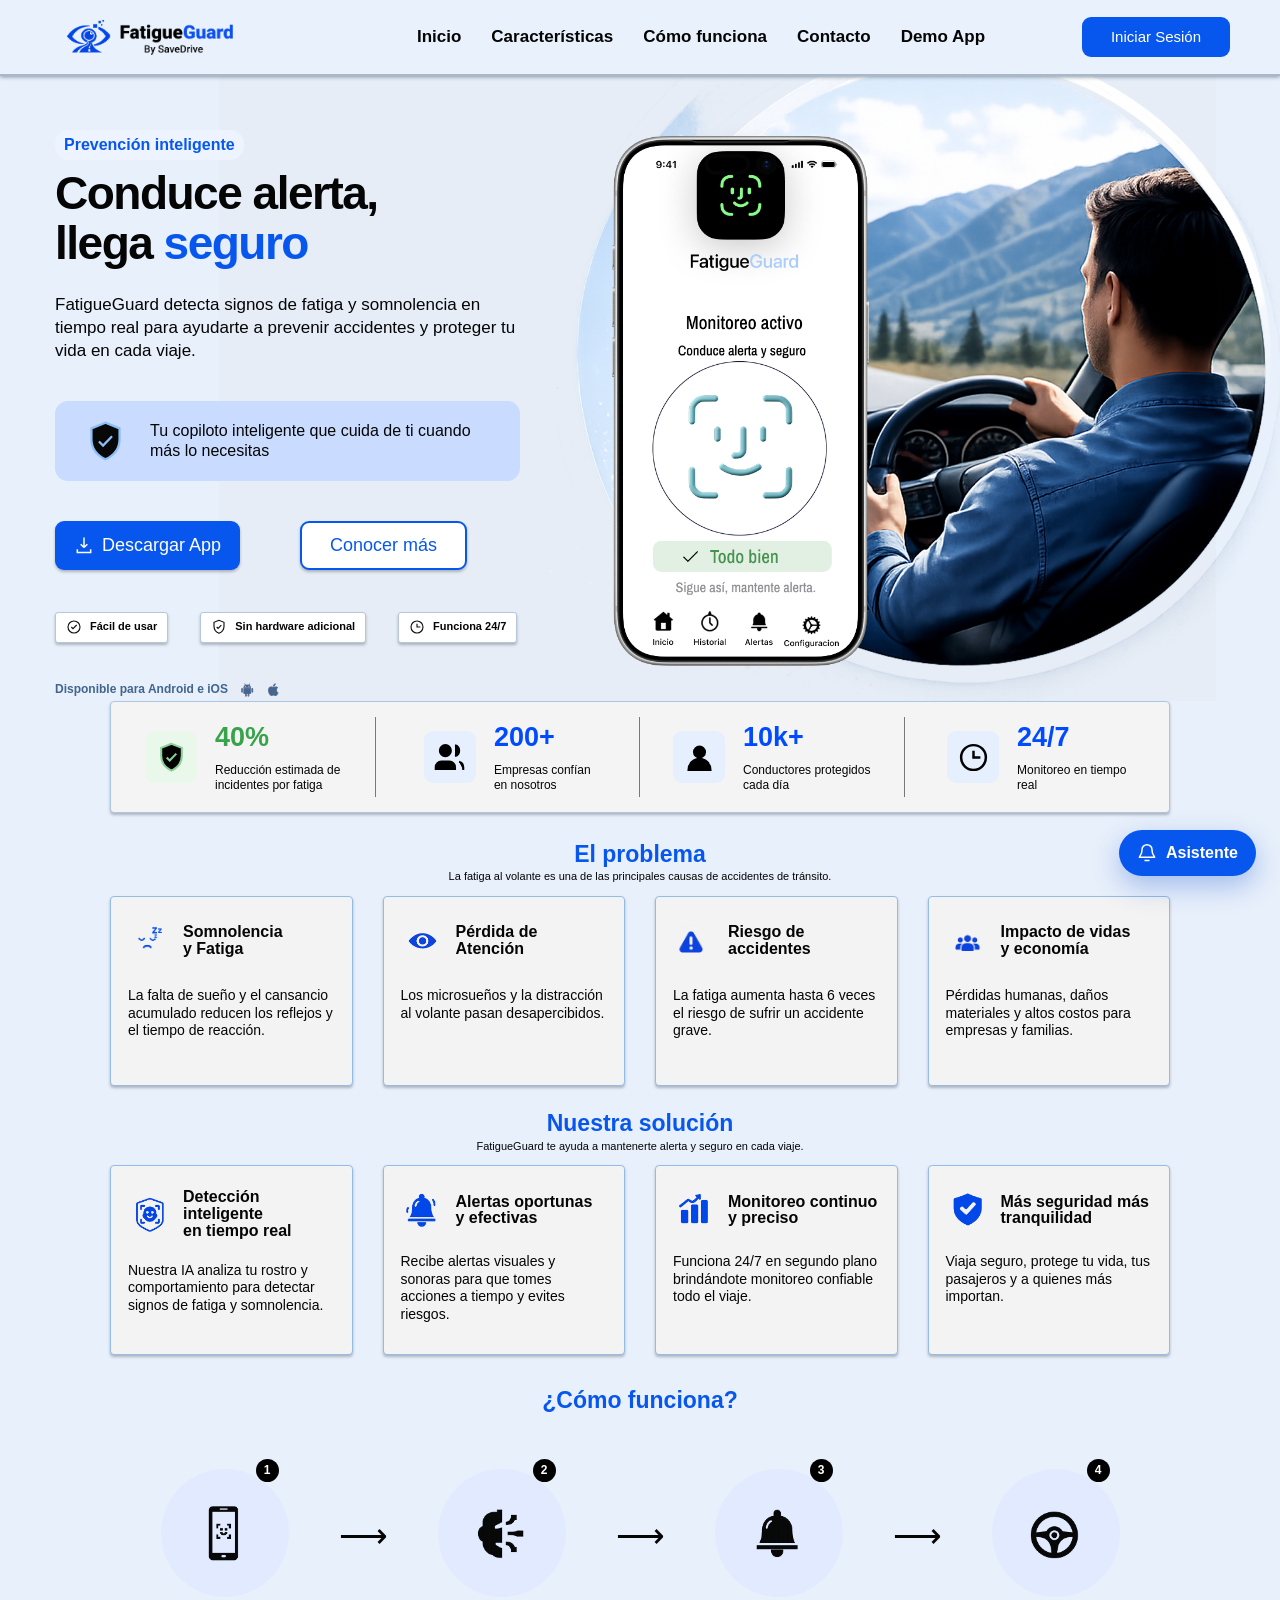
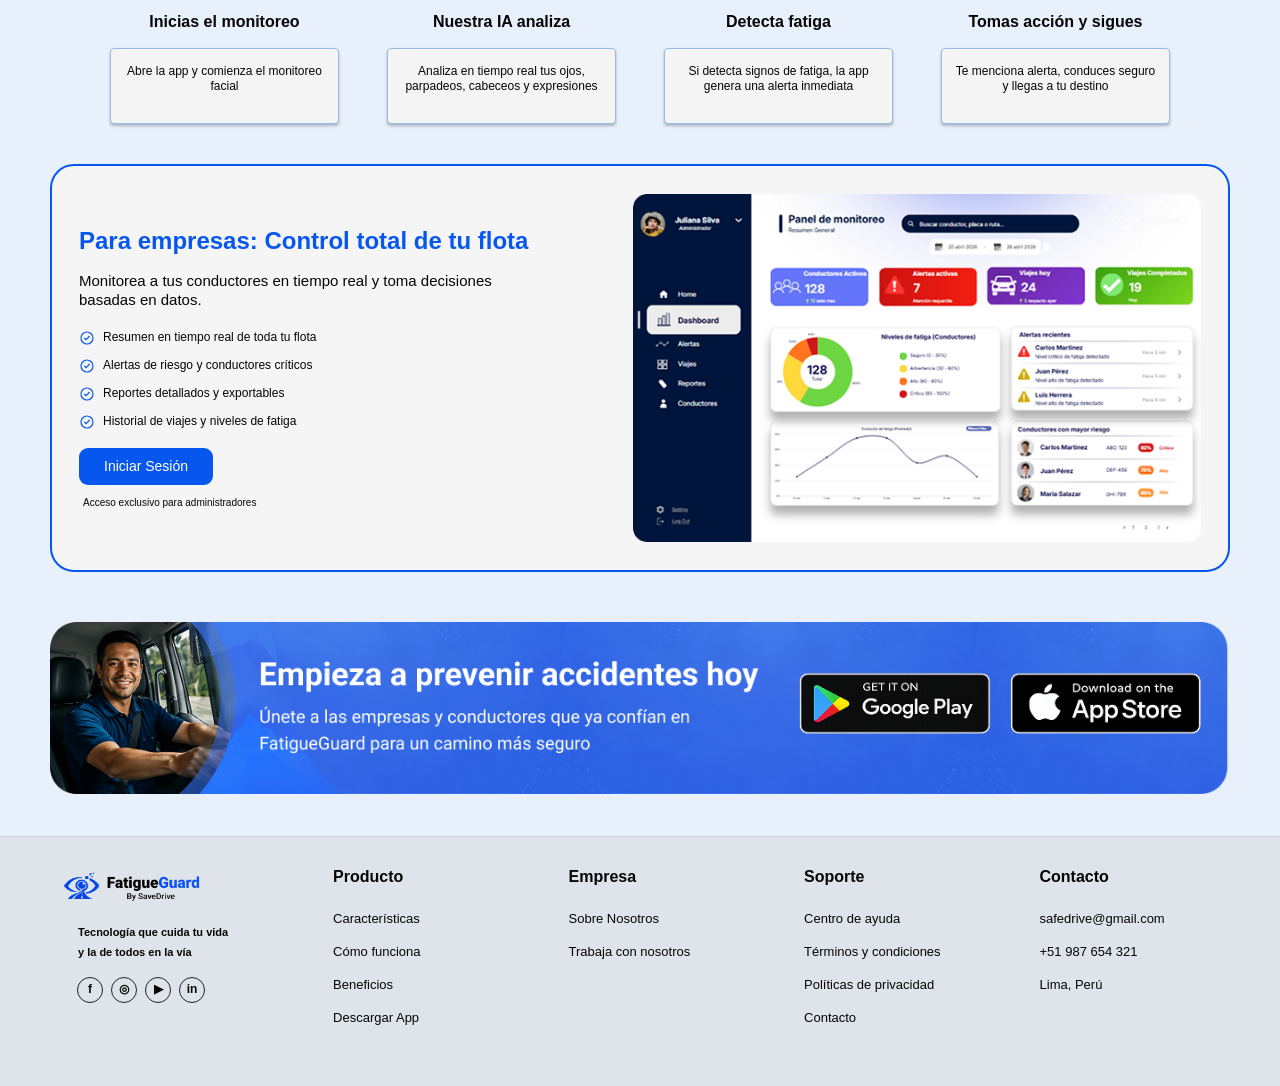
==== commit 3965428c: "Add files via upload" ====
--- a/index.html
+++ b/index.html
@@ -35,6 +35,7 @@
         <a href="#caracteristicas">Características</a>
         <a href="#como-funciona">Cómo funciona</a>
         <a href="#contacto">Contacto</a>
+        <a href="demo-app/index.html">Demo App</a>
       </nav>
       <a class="button button-small login-button js-open-auth" href="#auth">Iniciar Sesión</a>
     </div>
@@ -138,15 +139,25 @@
     <div class="container footer-grid">
       <div class="footer-brand"><img src="assets/images/logo.png" alt="FatigueGuard by SafeDrive"><p>Tecnología que cuida tu vida<br>y la de todos en la vía</p><div class="socials"><a href="#" aria-label="Facebook">f</a><a href="#" aria-label="Instagram">◎</a><a href="#" aria-label="YouTube">▶</a><a href="#" aria-label="LinkedIn">in</a></div></div>
       <div class="footer-column"><h3>Producto</h3><a href="#caracteristicas">Características</a><a href="#como-funciona">Cómo funciona</a><a href="#caracteristicas">Beneficios</a><a href="#descargar">Descargar App</a></div>
-      <div class="footer-column"><h3>Empresa</h3><a href="#empresas">Sobre Nosotros</a><a href="#empresas">Trabaja con nosotros</a></div>
-      <div class="footer-column"><h3>Soporte</h3><a href="#contacto">Centro de ayuda</a><a href="#contacto">Términos y condiciones</a><a href="#contacto">Políticas de privacidad</a><a href="#contacto">Contacto</a></div>
-      <div class="footer-column"><h3>Contacto</h3><p>safedrive@gmail.com</p><p>+51 XXX XXX XXX</p><p>Lima, Perú</p></div>
+      <div class="footer-column"><h3>Empresa</h3><a href="#infoModal" data-info-key="about">Sobre Nosotros</a><a href="#infoModal" data-info-key="jobs">Trabaja con nosotros</a></div>
+      <div class="footer-column"><h3>Soporte</h3><a href="#infoModal" data-info-key="help">Centro de ayuda</a><a href="#infoModal" data-info-key="terms">Términos y condiciones</a><a href="#infoModal" data-info-key="privacy">Políticas de privacidad</a><a href="#infoModal" data-info-key="contact">Contacto</a></div>
+      <div class="footer-column"><h3>Contacto</h3><p>safedrive@gmail.com</p><p>+51 987 654 321</p><p>Lima, Perú</p></div>
     </div>
   </footer>
   <button class="chat-launcher js-open-chat" type="button" aria-label="Abrir asistente empresarial">
     <svg><use href="#i-bell"/></svg>
     <span>Asistente</span>
   </button>
+
+  <section id="infoModal" class="app-modal" aria-hidden="true">
+    <div class="app-modal__backdrop js-close-modal"></div>
+    <div class="app-modal__panel info-panel" role="dialog" aria-modal="true" aria-labelledby="info-title">
+      <button class="app-modal__close js-close-modal" type="button" aria-label="Cerrar">×</button>
+      <span class="info-kicker">FatigueGuard</span>
+      <h2 id="info-title">Información</h2>
+      <div class="info-modal-body" id="infoBody"></div>
+    </div>
+  </section>
 
   <section id="asistente" class="app-modal" aria-hidden="true">
     <div class="app-modal__backdrop js-close-modal"></div>
--- a/assets/styles/styles.css
+++ b/assets/styles/styles.css
@@ -79,7 +79,8 @@
     justify-self:center;
     display:flex;
     align-items:stretch;
-    height:100%;gap:42px
+    height:100%;
+    gap:30px
 }
 
 .nav a {display:flex;
@@ -662,6 +663,10 @@
 
 .footer-column a:hover {
     color:var(--blue)
+}
+
+.footer-column a[data-info-key] {
+    cursor:pointer
 }
 
 @media(max-width:1000px){
@@ -1109,6 +1114,55 @@
     font-size:24px;
     line-height:1;
     cursor:pointer
+}
+
+.info-panel {
+    max-width:620px
+}
+
+.info-kicker {
+    display:inline-block;
+    color:var(--blue);
+    background:#edf4ff;
+    border-radius:999px;
+    padding:6px 12px;
+    font-size:12px;
+    font-weight:800;
+    margin-bottom:12px
+}
+
+.info-panel h2 {
+    color:#061f49;
+    font-size:25px;
+    margin:0 36px 12px 0
+}
+
+.info-modal-body {
+    color:#344860;
+    font-size:14px;
+    line-height:1.55
+}
+
+.info-modal-body p {
+    margin-bottom:14px
+}
+
+.info-list {
+    display:grid;
+    gap:10px;
+    margin:0;
+    padding:0;
+    list-style:none
+}
+
+.info-list li {
+    border:1px solid #dce8f7;
+    border-radius:10px;
+    background:#f8fbff;
+    color:#233858;
+    padding:11px 12px;
+    font-size:13px;
+    font-weight:700
 }
 
 .chatbot-panel {
@@ -2613,3 +2667,222 @@
         bottom:18px
     }
 }
+
+@media(max-width:520px){
+    .hero {
+        background-size:auto 430px;
+        background-position:right -130px top -72px;
+        padding-bottom:24px
+    }
+
+    .hero-copy {
+        padding-top:26px
+    }
+
+    .hero h1 {
+        max-width:310px;
+        font-size:30px;
+        line-height:1.08;
+        letter-spacing:0;
+        margin-bottom:16px
+    }
+
+    .lead,
+    .copilot-box {
+        width:100%;
+        max-width:310px;
+        padding-right:0
+    }
+
+    .lead {
+        font-size:14px;
+        margin-bottom:18px
+    }
+
+    .copilot-box {
+        min-height:auto;
+        gap:12px;
+        padding:12px 14px;
+        font-size:13px
+    }
+
+    .copilot-box svg {
+        width:34px;
+        height:34px
+    }
+
+    .hero-phone {
+        position:relative;
+        left:auto;
+        right:auto;
+        top:auto;
+        width:168px;
+        display:block;
+        margin:12px auto 0
+    }
+
+    .hero-actions {
+        display:grid;
+        gap:10px;
+        margin:22px 0
+    }
+
+    .hero-actions .button {
+        width:fit-content;
+        min-width:175px;
+        justify-content:center
+    }
+
+    .site-footer {
+        padding:26px 0 34px
+    }
+
+    .footer-grid {
+        grid-template-columns:1fr;
+        gap:24px
+    }
+
+    .footer-brand,
+    .footer-column {
+        text-align:left
+    }
+
+    .footer-brand img {
+        width:142px;
+        margin-bottom:12px
+    }
+
+    .footer-brand p,
+    .socials {
+        margin-left:0
+    }
+
+    .footer-column h3 {
+        margin-bottom:12px
+    }
+
+    .footer-column a,
+    .footer-column p {
+        margin-bottom:12px;
+        font-size:13px
+    }
+
+    .app-modal {
+        padding:10px
+    }
+
+    .app-modal__panel {
+        max-height:calc(100vh - 20px);
+        border-radius:12px;
+        padding:20px 16px
+    }
+
+    .info-panel h2,
+    .chatbot-header h2,
+    .auth-form h2 {
+        font-size:21px
+    }
+
+    .info-list li {
+        font-size:12px
+    }
+
+    .chatbot-header {
+        gap:10px
+    }
+
+    .chatbot-header span {
+        width:38px;
+        height:38px
+    }
+
+    .chatbot-options {
+        gap:8px
+    }
+
+    .chatbot-options button,
+    .chatbot-input button,
+    .auth-tabs button {
+        min-height:42px
+    }
+
+    .dashboard-sidebar {
+        padding:18px 14px
+    }
+
+    .dashboard-sidebar img {
+        width:128px;
+        margin-bottom:14px
+    }
+
+    .dashboard-user {
+        margin-bottom:16px
+    }
+
+    .dashboard-user>span {
+        width:38px;
+        height:38px
+    }
+
+    .dashboard-sidebar nav {
+        gap:6px
+    }
+
+    .dashboard-sidebar nav button {
+        min-height:36px;
+        padding:8px;
+        font-size:12px
+    }
+
+    .dashboard-sidebar-bottom {
+        padding:12px 0 0
+    }
+
+    .dashboard-main {
+        padding:18px 12px 94px
+    }
+
+    .dashboard-topbar {
+        gap:12px
+    }
+
+    .dashboard-topbar h1 {
+        font-size:24px
+    }
+
+    .dashboard-card {
+        padding:16px;
+        border-radius:10px
+    }
+
+    .dashboard-metrics {
+        gap:12px
+    }
+
+    .date-row {
+        gap:8px
+    }
+
+    .date-row label,
+    .date-row button {
+        width:100%
+    }
+
+    .date-row .date-separator {
+        display:none
+    }
+
+    .dashboard-table table {
+        min-width:620px
+    }
+
+    .donut-layout {
+        gap:14px
+    }
+
+    .dashboard-assistant-float {
+        right:12px;
+        bottom:12px;
+        min-height:46px
+    }
+}
